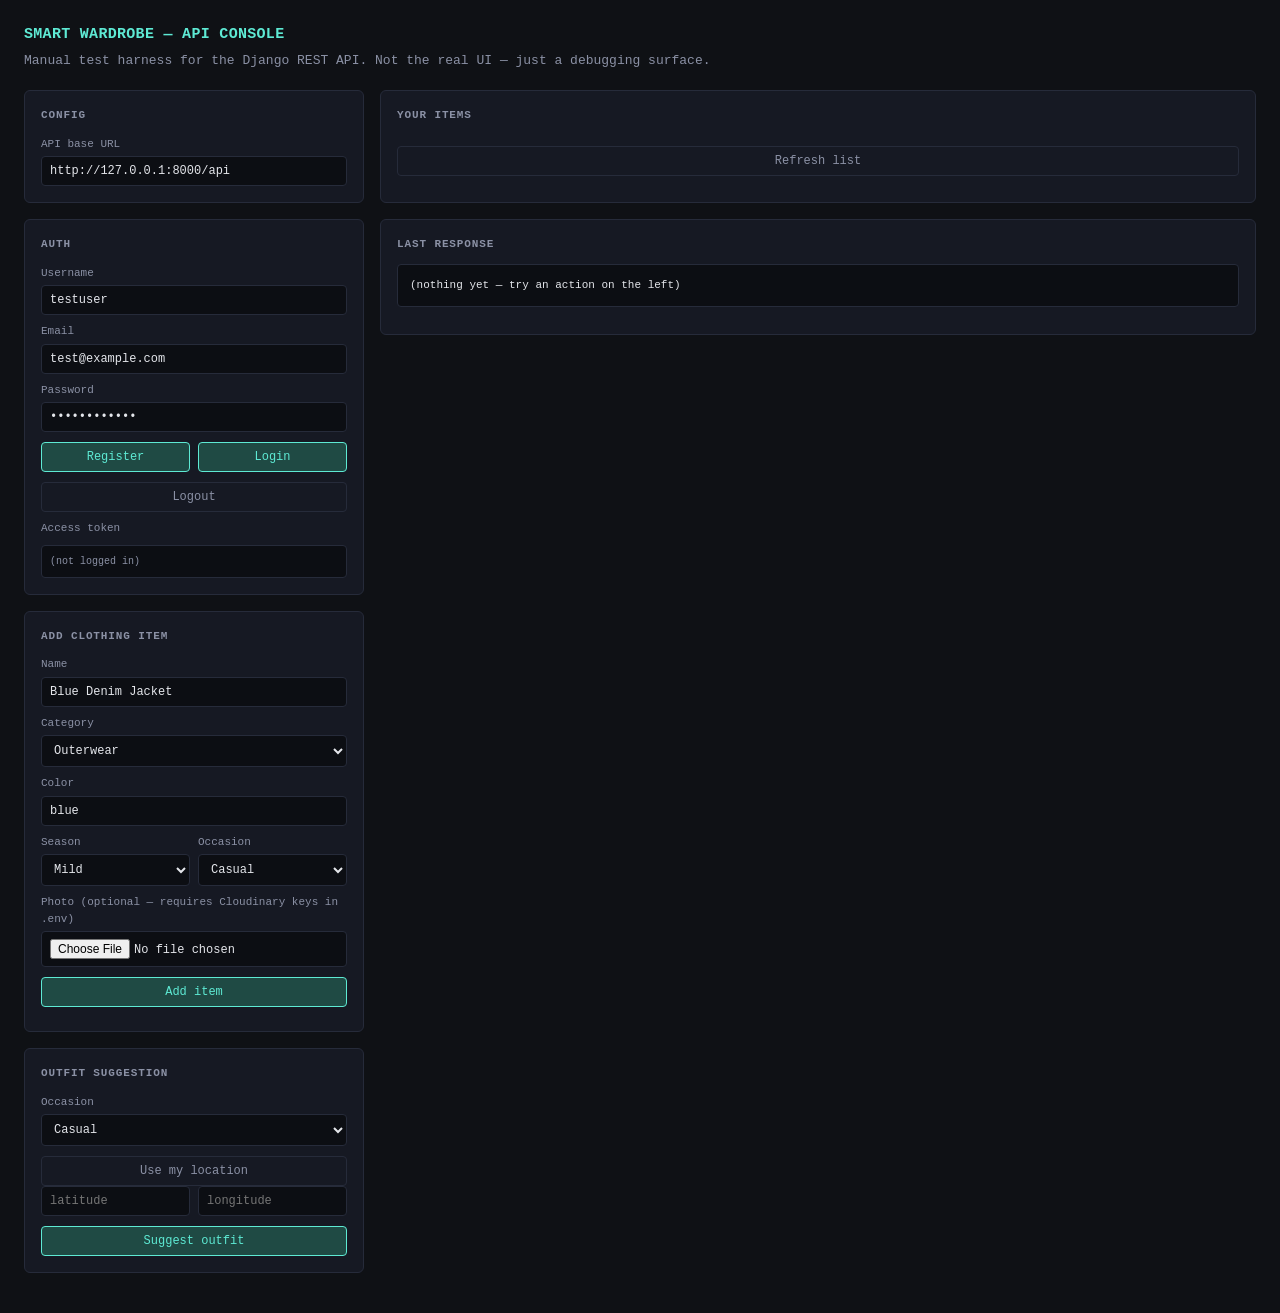
==== frontend/index.html @ 8d5272fb "feat: add API test console to project" ====
<!DOCTYPE html>
<html lang="en">
<head>
<meta charset="UTF-8">
<title>Smart Wardrobe — API Console</title>
<style>
  :root {
    --bg: #0f1115;
    --panel: #161923;
    --border: #262b3a;
    --text: #e4e6eb;
    --muted: #8b91a5;
    --accent: #5eead4;
    --accent-dim: #1f4a44;
    --error: #f87171;
    --ok: #4ade80;
    --mono: "SF Mono", "JetBrains Mono", ui-monospace, Menlo, monospace;
  }
  * { box-sizing: border-box; }
  body {
    background: var(--bg);
    color: var(--text);
    font-family: var(--mono);
    margin: 0;
    padding: 24px;
    font-size: 13px;
    line-height: 1.5;
  }
  h1 {
    font-size: 15px;
    font-weight: 600;
    letter-spacing: 0.02em;
    margin: 0 0 4px 0;
    color: var(--accent);
  }
  .subtitle { color: var(--muted); margin-bottom: 20px; }
  .layout {
    display: grid;
    grid-template-columns: 340px 1fr;
    gap: 16px;
    align-items: start;
  }
  .panel {
    background: var(--panel);
    border: 1px solid var(--border);
    border-radius: 6px;
    padding: 16px;
    margin-bottom: 16px;
  }
  .panel h2 {
    font-size: 11px;
    text-transform: uppercase;
    letter-spacing: 0.08em;
    color: var(--muted);
    margin: 0 0 12px 0;
  }
  label {
    display: block;
    font-size: 11px;
    color: var(--muted);
    margin: 8px 0 4px;
  }
  input, select {
    width: 100%;
    background: #0c0e13;
    border: 1px solid var(--border);
    color: var(--text);
    padding: 7px 8px;
    border-radius: 4px;
    font-family: var(--mono);
    font-size: 12px;
  }
  input:focus, select:focus { outline: 1px solid var(--accent); }
  button {
    background: var(--accent-dim);
    color: var(--accent);
    border: 1px solid var(--accent);
    padding: 7px 12px;
    border-radius: 4px;
    font-family: var(--mono);
    font-size: 12px;
    cursor: pointer;
    margin-top: 10px;
    width: 100%;
  }
  button:hover { background: var(--accent); color: #0c0e13; }
  button.secondary {
    background: transparent;
    color: var(--muted);
    border-color: var(--border);
  }
  button.secondary:hover { background: var(--border); color: var(--text); }
  .status-line {
    font-size: 11px;
    margin-top: 8px;
    word-break: break-all;
  }
  .status-line.ok { color: var(--ok); }
  .status-line.error { color: var(--error); }
  .token-box {
    background: #0c0e13;
    border: 1px solid var(--border);
    border-radius: 4px;
    padding: 8px;
    font-size: 10px;
    color: var(--muted);
    word-break: break-all;
    margin-top: 8px;
    max-height: 60px;
    overflow-y: auto;
  }
  pre {
    background: #0c0e13;
    border: 1px solid var(--border);
    border-radius: 4px;
    padding: 12px;
    font-size: 11px;
    overflow-x: auto;
    white-space: pre-wrap;
    word-break: break-all;
    max-height: 500px;
    overflow-y: auto;
  }
  .items-grid {
    display: grid;
    grid-template-columns: repeat(auto-fill, minmax(140px, 1fr));
    gap: 10px;
    margin-top: 10px;
  }
  .item-card {
    background: #0c0e13;
    border: 1px solid var(--border);
    border-radius: 4px;
    padding: 8px;
    font-size: 11px;
  }
  .item-card .name { color: var(--accent); font-weight: 600; }
  .item-card .meta { color: var(--muted); margin-top: 4px; }
  .item-card button {
    margin-top: 6px;
    padding: 4px;
    font-size: 10px;
    background: transparent;
    border-color: var(--error);
    color: var(--error);
  }
  .item-card button:hover { background: var(--error); color: #0c0e13; }
  .row { display: flex; gap: 8px; }
  .row > * { flex: 1; }
</style>
</head>
<body>

<h1>SMART WARDROBE — API CONSOLE</h1>
<div class="subtitle">Manual test harness for the Django REST API. Not the real UI — just a debugging surface.</div>

<div class="layout">
  <div>
    <div class="panel">
      <h2>Config</h2>
      <label>API base URL</label>
      <input id="apiBase" value="http://127.0.0.1:8000/api" />
    </div>

    <div class="panel">
      <h2>Auth</h2>
      <label>Username</label>
      <input id="authUsername" value="testuser" />
      <label>Email</label>
      <input id="authEmail" value="test@example.com" />
      <label>Password</label>
      <input id="authPassword" type="password" value="TestPass123!" />
      <div class="row">
        <button onclick="register()">Register</button>
        <button onclick="login()">Login</button>
      </div>
      <button class="secondary" onclick="logout()">Logout</button>
      <div id="authStatus" class="status-line"></div>
      <label>Access token</label>
      <div id="tokenBox" class="token-box">(not logged in)</div>
    </div>

    <div class="panel">
      <h2>Add clothing item</h2>
      <label>Name</label>
      <input id="itemName" value="Blue Denim Jacket" />
      <label>Category</label>
      <select id="itemCategory">
        <option value="top">Top</option>
        <option value="bottom">Bottom</option>
        <option value="dress">Dress</option>
        <option value="outerwear" selected>Outerwear</option>
        <option value="shoes">Shoes</option>
        <option value="accessory">Accessory</option>
      </select>
      <label>Color</label>
      <input id="itemColor" value="blue" />
      <div class="row">
        <div>
          <label>Season</label>
          <select id="itemSeason">
            <option value="any">Any</option>
            <option value="hot">Hot</option>
            <option value="mild" selected>Mild</option>
            <option value="cold">Cold</option>
          </select>
        </div>
        <div>
          <label>Occasion</label>
          <select id="itemOccasion">
            <option value="any">Any</option>
            <option value="casual" selected>Casual</option>
            <option value="formal">Formal</option>
            <option value="work">Work</option>
            <option value="sport">Sport</option>
          </select>
        </div>
      </div>
      <label>Photo (optional — requires Cloudinary keys in .env)</label>
      <input id="itemImage" type="file" accept="image/*" />
      <button onclick="createItem()">Add item</button>
      <div id="itemStatus" class="status-line"></div>
    </div>

    <div class="panel">
      <h2>Outfit suggestion</h2>
      <label>Occasion</label>
      <select id="suggestOccasion">
        <option value="any">Any</option>
        <option value="casual" selected>Casual</option>
        <option value="formal">Formal</option>
        <option value="work">Work</option>
        <option value="sport">Sport</option>
      </select>
      <button onclick="useLocation()" class="secondary">Use my location</button>
      <div class="row">
        <input id="suggestLat" placeholder="latitude" />
        <input id="suggestLon" placeholder="longitude" />
      </div>
      <button onclick="suggestOutfit()">Suggest outfit</button>
    </div>
  </div>

  <div>
    <div class="panel">
      <h2>Your items</h2>
      <button class="secondary" onclick="listItems()">Refresh list</button>
      <div id="itemsGrid" class="items-grid"></div>
    </div>

    <div class="panel">
      <h2>Last response</h2>
      <pre id="output">(nothing yet — try an action on the left)</pre>
    </div>
  </div>
</div>

<script>
let accessToken = null;
let refreshToken = null;

function apiBase() { return document.getElementById('apiBase').value.replace(/\/$/, ''); }

function showOutput(data) {
  document.getElementById('output').textContent = JSON.stringify(data, null, 2);
}

function setStatus(elId, message, isError) {
  const el = document.getElementById(elId);
  el.textContent = message;
  el.className = 'status-line ' + (isError ? 'error' : 'ok');
}

async function apiFetch(path, options = {}) {
  const headers = options.headers || {};
  if (accessToken && !options.noAuth) {
    headers['Authorization'] = 'Bearer ' + accessToken;
  }
  const res = await fetch(apiBase() + path, { ...options, headers });
  let data;
  try { data = await res.json(); } catch { data = null; }
  showOutput({ status: res.status, body: data });
  if (!res.ok) throw { status: res.status, data };
  return data;
}

async function register() {
  try {
    const body = JSON.stringify({
      username: document.getElementById('authUsername').value,
      email: document.getElementById('authEmail').value,
      password: document.getElementById('authPassword').value,
    });
    await apiFetch('/auth/register/', {
      method: 'POST',
      headers: { 'Content-Type': 'application/json' },
      body,
      noAuth: true,
    });
    setStatus('authStatus', 'Registered. Now click Login.', false);
  } catch (err) {
    setStatus('authStatus', 'Register failed: ' + JSON.stringify(err.data), true);
  }
}

async function login() {
  try {
    const body = JSON.stringify({
      username: document.getElementById('authUsername').value,
      password: document.getElementById('authPassword').value,
    });
    const data = await apiFetch('/auth/login/', {
      method: 'POST',
      headers: { 'Content-Type': 'application/json' },
      body,
      noAuth: true,
    });
    accessToken = data.access;
    refreshToken = data.refresh;
    document.getElementById('tokenBox').textContent = accessToken;
    setStatus('authStatus', 'Logged in.', false);
  } catch (err) {
    setStatus('authStatus', 'Login failed: ' + JSON.stringify(err.data), true);
  }
}

async function logout() {
  try {
    if (refreshToken) {
      await apiFetch('/auth/logout/', {
        method: 'POST',
        headers: { 'Content-Type': 'application/json' },
        body: JSON.stringify({ refresh: refreshToken }),
      });
    }
  } catch (e) {
    // even if blacklist call fails, clear local state
  }
  accessToken = null;
  refreshToken = null;
  document.getElementById('tokenBox').textContent = '(not logged in)';
  setStatus('authStatus', 'Logged out.', false);
}

async function createItem() {
  if (!accessToken) { setStatus('itemStatus', 'Log in first.', true); return; }
  try {
    const formData = new FormData();
    formData.append('name', document.getElementById('itemName').value);
    formData.append('category', document.getElementById('itemCategory').value);
    formData.append('color', document.getElementById('itemColor').value);
    formData.append('season', document.getElementById('itemSeason').value);
    formData.append('occasion', document.getElementById('itemOccasion').value);
    const fileInput = document.getElementById('itemImage');
    if (fileInput.files[0]) formData.append('image', fileInput.files[0]);

    await apiFetch('/items/', { method: 'POST', body: formData });
    setStatus('itemStatus', 'Item created.', false);
    listItems();
  } catch (err) {
    setStatus('itemStatus', 'Create failed: ' + JSON.stringify(err.data), true);
  }
}

async function listItems() {
  if (!accessToken) { setStatus('itemStatus', 'Log in first.', true); return; }
  try {
    const data = await apiFetch('/items/');
    const items = data.results || data;
    const grid = document.getElementById('itemsGrid');
    grid.innerHTML = '';
    items.forEach(item => {
      const card = document.createElement('div');
      card.className = 'item-card';
      card.innerHTML = `
        <div class="name">${item.name}</div>
        <div class="meta">${item.category} · ${item.color} · ${item.season}/${item.occasion}</div>
        <div class="meta">worn ${item.times_worn}x</div>
        <button onclick="deleteItem(${item.id})">Delete</button>
      `;
      grid.appendChild(card);
    });
  } catch (err) {
    setStatus('itemStatus', 'List failed: ' + JSON.stringify(err.data), true);
  }
}

async function deleteItem(id) {
  try {
    await apiFetch(`/items/${id}/`, { method: 'DELETE' });
    listItems();
  } catch (err) {
    setStatus('itemStatus', 'Delete failed: ' + JSON.stringify(err.data), true);
  }
}

function useLocation() {
  if (!navigator.geolocation) return;
  navigator.geolocation.getCurrentPosition(pos => {
    document.getElementById('suggestLat').value = pos.coords.latitude.toFixed(4);
    document.getElementById('suggestLon').value = pos.coords.longitude.toFixed(4);
  });
}

async function suggestOutfit() {
  if (!accessToken) { setStatus('itemStatus', 'Log in first.', true); return; }
  const occasion = document.getElementById('suggestOccasion').value;
  const lat = document.getElementById('suggestLat').value;
  const lon = document.getElementById('suggestLon').value;
  let path = `/outfits/suggest/?occasion=${occasion}`;
  if (lat && lon) path += `&lat=${lat}&lon=${lon}`;
  try {
    await apiFetch(path);
  } catch (err) {
    // error already shown in output panel
  }
}
</script>

</body>
</html>
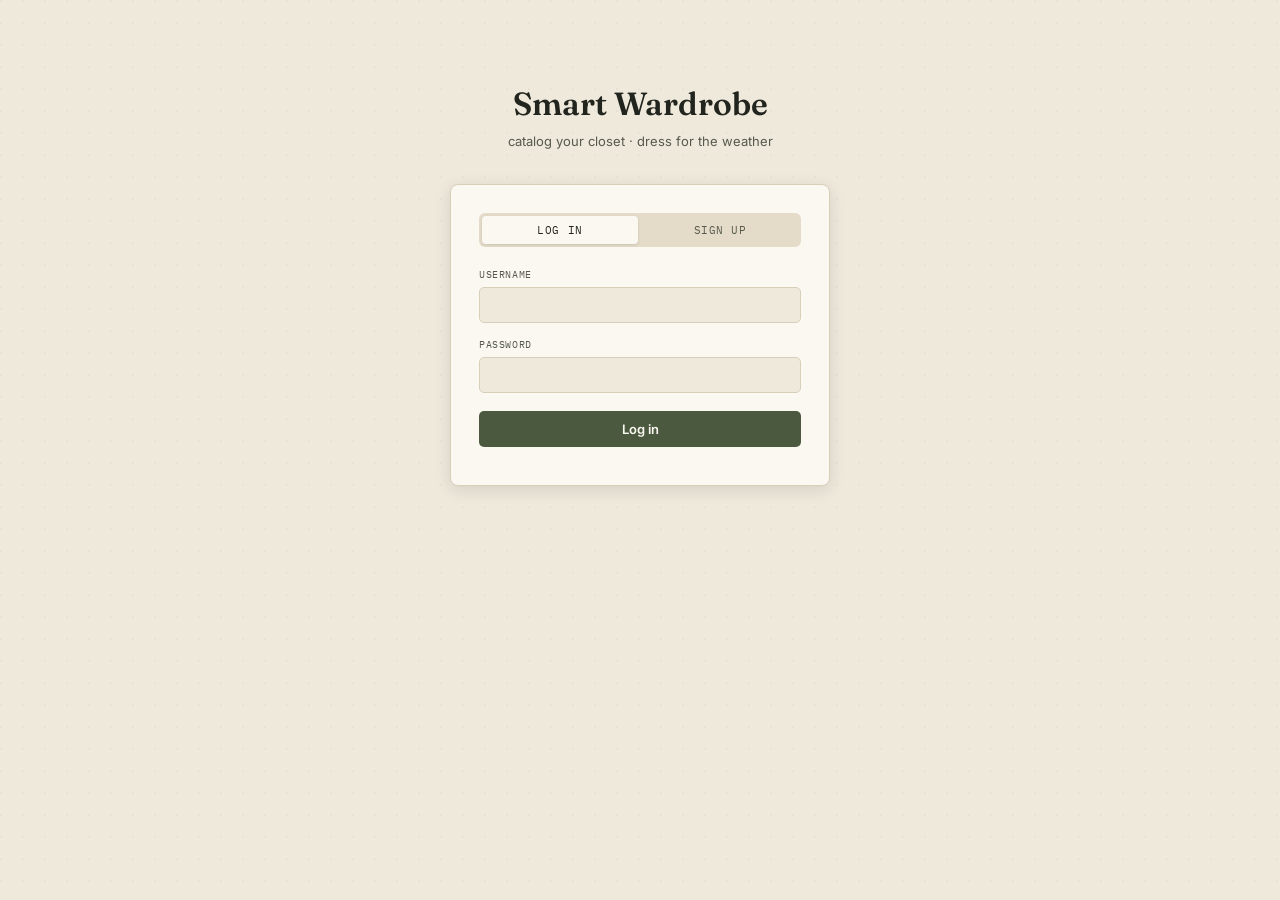
==== commit 28356b1a: "feat: real frontend UI (tag-card design), wear history with photos" ====
--- a/frontend/index.html
+++ b/frontend/index.html
@@ -2,420 +2,163 @@
 <html lang="en">
 <head>
 <meta charset="UTF-8">
-<title>Smart Wardrobe — API Console</title>
-<style>
-  :root {
-    --bg: #0f1115;
-    --panel: #161923;
-    --border: #262b3a;
-    --text: #e4e6eb;
-    --muted: #8b91a5;
-    --accent: #5eead4;
-    --accent-dim: #1f4a44;
-    --error: #f87171;
-    --ok: #4ade80;
-    --mono: "SF Mono", "JetBrains Mono", ui-monospace, Menlo, monospace;
-  }
-  * { box-sizing: border-box; }
-  body {
-    background: var(--bg);
-    color: var(--text);
-    font-family: var(--mono);
-    margin: 0;
-    padding: 24px;
-    font-size: 13px;
-    line-height: 1.5;
-  }
-  h1 {
-    font-size: 15px;
-    font-weight: 600;
-    letter-spacing: 0.02em;
-    margin: 0 0 4px 0;
-    color: var(--accent);
-  }
-  .subtitle { color: var(--muted); margin-bottom: 20px; }
-  .layout {
-    display: grid;
-    grid-template-columns: 340px 1fr;
-    gap: 16px;
-    align-items: start;
-  }
-  .panel {
-    background: var(--panel);
-    border: 1px solid var(--border);
-    border-radius: 6px;
-    padding: 16px;
-    margin-bottom: 16px;
-  }
-  .panel h2 {
-    font-size: 11px;
-    text-transform: uppercase;
-    letter-spacing: 0.08em;
-    color: var(--muted);
-    margin: 0 0 12px 0;
-  }
-  label {
-    display: block;
-    font-size: 11px;
-    color: var(--muted);
-    margin: 8px 0 4px;
-  }
-  input, select {
-    width: 100%;
-    background: #0c0e13;
-    border: 1px solid var(--border);
-    color: var(--text);
-    padding: 7px 8px;
-    border-radius: 4px;
-    font-family: var(--mono);
-    font-size: 12px;
-  }
-  input:focus, select:focus { outline: 1px solid var(--accent); }
-  button {
-    background: var(--accent-dim);
-    color: var(--accent);
-    border: 1px solid var(--accent);
-    padding: 7px 12px;
-    border-radius: 4px;
-    font-family: var(--mono);
-    font-size: 12px;
-    cursor: pointer;
-    margin-top: 10px;
-    width: 100%;
-  }
-  button:hover { background: var(--accent); color: #0c0e13; }
-  button.secondary {
-    background: transparent;
-    color: var(--muted);
-    border-color: var(--border);
-  }
-  button.secondary:hover { background: var(--border); color: var(--text); }
-  .status-line {
-    font-size: 11px;
-    margin-top: 8px;
-    word-break: break-all;
-  }
-  .status-line.ok { color: var(--ok); }
-  .status-line.error { color: var(--error); }
-  .token-box {
-    background: #0c0e13;
-    border: 1px solid var(--border);
-    border-radius: 4px;
-    padding: 8px;
-    font-size: 10px;
-    color: var(--muted);
-    word-break: break-all;
-    margin-top: 8px;
-    max-height: 60px;
-    overflow-y: auto;
-  }
-  pre {
-    background: #0c0e13;
-    border: 1px solid var(--border);
-    border-radius: 4px;
-    padding: 12px;
-    font-size: 11px;
-    overflow-x: auto;
-    white-space: pre-wrap;
-    word-break: break-all;
-    max-height: 500px;
-    overflow-y: auto;
-  }
-  .items-grid {
-    display: grid;
-    grid-template-columns: repeat(auto-fill, minmax(140px, 1fr));
-    gap: 10px;
-    margin-top: 10px;
-  }
-  .item-card {
-    background: #0c0e13;
-    border: 1px solid var(--border);
-    border-radius: 4px;
-    padding: 8px;
-    font-size: 11px;
-  }
-  .item-card .name { color: var(--accent); font-weight: 600; }
-  .item-card .meta { color: var(--muted); margin-top: 4px; }
-  .item-card button {
-    margin-top: 6px;
-    padding: 4px;
-    font-size: 10px;
-    background: transparent;
-    border-color: var(--error);
-    color: var(--error);
-  }
-  .item-card button:hover { background: var(--error); color: #0c0e13; }
-  .row { display: flex; gap: 8px; }
-  .row > * { flex: 1; }
-</style>
+<meta name="viewport" content="width=device-width, initial-scale=1.0">
+<title>Smart Wardrobe</title>
+<link rel="stylesheet" href="css/style.css">
 </head>
 <body>
 
-<h1>SMART WARDROBE — API CONSOLE</h1>
-<div class="subtitle">Manual test harness for the Django REST API. Not the real UI — just a debugging surface.</div>
-
-<div class="layout">
-  <div>
-    <div class="panel">
-      <h2>Config</h2>
-      <label>API base URL</label>
-      <input id="apiBase" value="http://127.0.0.1:8000/api" />
+<div id="authScreen" class="auth-wrap">
+  <h1>Smart Wardrobe</h1>
+  <div class="tagline">catalog your closet · dress for the weather</div>
+  <div class="auth-card">
+    <div class="auth-toggle">
+      <button id="showLoginBtn" class="active" onclick="setAuthMode('login')">Log in</button>
+      <button id="showRegisterBtn" onclick="setAuthMode('register')">Sign up</button>
     </div>
 
-    <div class="panel">
-      <h2>Auth</h2>
+    <div id="loginForm">
       <label>Username</label>
-      <input id="authUsername" value="testuser" />
-      <label>Email</label>
-      <input id="authEmail" value="test@example.com" />
+      <input id="loginUsername" autocomplete="username">
       <label>Password</label>
-      <input id="authPassword" type="password" value="TestPass123!" />
-      <div class="row">
-        <button onclick="register()">Register</button>
-        <button onclick="login()">Login</button>
-      </div>
-      <button class="secondary" onclick="logout()">Logout</button>
-      <div id="authStatus" class="status-line"></div>
-      <label>Access token</label>
-      <div id="tokenBox" class="token-box">(not logged in)</div>
+      <input id="loginPassword" type="password" autocomplete="current-password">
+      <button class="btn btn-primary" onclick="handleLogin()">Log in</button>
     </div>
 
-    <div class="panel">
-      <h2>Add clothing item</h2>
-      <label>Name</label>
-      <input id="itemName" value="Blue Denim Jacket" />
-      <label>Category</label>
-      <select id="itemCategory">
-        <option value="top">Top</option>
-        <option value="bottom">Bottom</option>
-        <option value="dress">Dress</option>
-        <option value="outerwear" selected>Outerwear</option>
-        <option value="shoes">Shoes</option>
-        <option value="accessory">Accessory</option>
-      </select>
-      <label>Color</label>
-      <input id="itemColor" value="blue" />
-      <div class="row">
-        <div>
-          <label>Season</label>
-          <select id="itemSeason">
-            <option value="any">Any</option>
-            <option value="hot">Hot</option>
-            <option value="mild" selected>Mild</option>
-            <option value="cold">Cold</option>
-          </select>
-        </div>
-        <div>
-          <label>Occasion</label>
-          <select id="itemOccasion">
-            <option value="any">Any</option>
-            <option value="casual" selected>Casual</option>
-            <option value="formal">Formal</option>
-            <option value="work">Work</option>
-            <option value="sport">Sport</option>
-          </select>
-        </div>
-      </div>
-      <label>Photo (optional — requires Cloudinary keys in .env)</label>
-      <input id="itemImage" type="file" accept="image/*" />
-      <button onclick="createItem()">Add item</button>
-      <div id="itemStatus" class="status-line"></div>
+    <div id="registerForm" style="display:none;">
+      <label>Username</label>
+      <input id="regUsername" autocomplete="username">
+      <label>Email</label>
+      <input id="regEmail" type="email" autocomplete="email">
+      <label>Password</label>
+      <input id="regPassword" type="password" autocomplete="new-password">
+      <button class="btn btn-primary" onclick="handleRegister()">Create account</button>
     </div>
 
-    <div class="panel">
-      <h2>Outfit suggestion</h2>
-      <label>Occasion</label>
-      <select id="suggestOccasion">
-        <option value="any">Any</option>
-        <option value="casual" selected>Casual</option>
-        <option value="formal">Formal</option>
-        <option value="work">Work</option>
-        <option value="sport">Sport</option>
-      </select>
-      <button onclick="useLocation()" class="secondary">Use my location</button>
-      <div class="row">
-        <input id="suggestLat" placeholder="latitude" />
-        <input id="suggestLon" placeholder="longitude" />
-      </div>
-      <button onclick="suggestOutfit()">Suggest outfit</button>
-    </div>
-  </div>
-
-  <div>
-    <div class="panel">
-      <h2>Your items</h2>
-      <button class="secondary" onclick="listItems()">Refresh list</button>
-      <div id="itemsGrid" class="items-grid"></div>
-    </div>
-
-    <div class="panel">
-      <h2>Last response</h2>
-      <pre id="output">(nothing yet — try an action on the left)</pre>
-    </div>
+    <div id="authError" class="form-error"></div>
   </div>
 </div>
 
-<script>
-let accessToken = null;
-let refreshToken = null;
+<div id="appShell" style="display:none;">
+  <header class="app-header">
+    <div class="wordmark">Smart Wardrobe <span class="stitch"></span></div>
+    <nav class="tabs">
+      <button class="tab-btn active" data-view="today" onclick="switchView('today')">Today</button>
+      <button class="tab-btn" data-view="wardrobe" onclick="switchView('wardrobe')">Wardrobe</button>
+      <button class="tab-btn" data-view="history" onclick="switchView('history')">History</button>
+    </nav>
+    <div class="user-chip">
+      <span id="userLabel"></span>
+      <button onclick="handleLogout()">Log out</button>
+    </div>
+  </header>
 
-function apiBase() { return document.getElementById('apiBase').value.replace(/\/$/, ''); }
+  <main>
 
-function showOutput(data) {
-  document.getElementById('output').textContent = JSON.stringify(data, null, 2);
-}
+    <!-- TODAY VIEW -->
+    <section id="view-today" class="view active">
+      <div class="section-eyebrow">What to wear</div>
+      <h2 class="section-title">Today's outfit</h2>
 
-function setStatus(elId, message, isError) {
-  const el = document.getElementById(elId);
-  el.textContent = message;
-  el.className = 'status-line ' + (isError ? 'error' : 'ok');
-}
+      <div class="weather-strip">
+        <select id="todayOccasion" class="occasion-select" onchange="loadSuggestion()">
+          <option value="any">Any occasion</option>
+          <option value="casual" selected>Casual</option>
+          <option value="formal">Formal</option>
+          <option value="work">Work</option>
+          <option value="sport">Sport</option>
+        </select>
+        <button class="btn btn-ghost" onclick="useLocationAndSuggest()">📍 Use my location</button>
+        <span id="weatherPill" class="weather-pill" style="display:none;"></span>
+      </div>
 
-async function apiFetch(path, options = {}) {
-  const headers = options.headers || {};
-  if (accessToken && !options.noAuth) {
-    headers['Authorization'] = 'Bearer ' + accessToken;
-  }
-  const res = await fetch(apiBase() + path, { ...options, headers });
-  let data;
-  try { data = await res.json(); } catch { data = null; }
-  showOutput({ status: res.status, body: data });
-  if (!res.ok) throw { status: res.status, data };
-  return data;
-}
+      <div id="flatlay" class="flatlay"></div>
 
-async function register() {
-  try {
-    const body = JSON.stringify({
-      username: document.getElementById('authUsername').value,
-      email: document.getElementById('authEmail').value,
-      password: document.getElementById('authPassword').value,
-    });
-    await apiFetch('/auth/register/', {
-      method: 'POST',
-      headers: { 'Content-Type': 'application/json' },
-      body,
-      noAuth: true,
-    });
-    setStatus('authStatus', 'Registered. Now click Login.', false);
-  } catch (err) {
-    setStatus('authStatus', 'Register failed: ' + JSON.stringify(err.data), true);
-  }
-}
+      <div class="mark-worn-bar">
+        <button class="btn btn-primary" style="width:auto;" onclick="markTodayWorn()">Mark this outfit as worn today</button>
+        <span id="markWornStatus" style="font-family:var(--mono); font-size:11px; color:var(--ink-soft);"></span>
+      </div>
+    </section>
 
-async function login() {
-  try {
-    const body = JSON.stringify({
-      username: document.getElementById('authUsername').value,
-      password: document.getElementById('authPassword').value,
-    });
-    const data = await apiFetch('/auth/login/', {
-      method: 'POST',
-      headers: { 'Content-Type': 'application/json' },
-      body,
-      noAuth: true,
-    });
-    accessToken = data.access;
-    refreshToken = data.refresh;
-    document.getElementById('tokenBox').textContent = accessToken;
-    setStatus('authStatus', 'Logged in.', false);
-  } catch (err) {
-    setStatus('authStatus', 'Login failed: ' + JSON.stringify(err.data), true);
-  }
-}
+    <!-- WARDROBE VIEW -->
+    <section id="view-wardrobe" class="view">
+      <div class="section-eyebrow">Your closet</div>
+      <h2 class="section-title">Wardrobe</h2>
 
-async function logout() {
-  try {
-    if (refreshToken) {
-      await apiFetch('/auth/logout/', {
-        method: 'POST',
-        headers: { 'Content-Type': 'application/json' },
-        body: JSON.stringify({ refresh: refreshToken }),
-      });
-    }
-  } catch (e) {
-    // even if blacklist call fails, clear local state
-  }
-  accessToken = null;
-  refreshToken = null;
-  document.getElementById('tokenBox').textContent = '(not logged in)';
-  setStatus('authStatus', 'Logged out.', false);
-}
+      <div class="add-item-card">
+        <div class="section-eyebrow" style="margin-bottom:14px;">Add an item</div>
+        <div class="form-grid">
+          <div class="full">
+            <label>Name</label>
+            <input id="newItemName" placeholder="e.g. Blue denim jacket">
+          </div>
+          <div>
+            <label>Category</label>
+            <select id="newItemCategory">
+              <option value="top">Top</option>
+              <option value="bottom">Bottom</option>
+              <option value="dress">Dress</option>
+              <option value="outerwear">Outerwear</option>
+              <option value="shoes">Shoes</option>
+              <option value="accessory">Accessory</option>
+            </select>
+          </div>
+          <div>
+            <label>Color</label>
+            <input id="newItemColor" placeholder="e.g. blue">
+          </div>
+          <div>
+            <label>Season</label>
+            <select id="newItemSeason">
+              <option value="any">Any</option>
+              <option value="hot">Hot</option>
+              <option value="mild" selected>Mild</option>
+              <option value="cold">Cold</option>
+            </select>
+          </div>
+          <div>
+            <label>Occasion</label>
+            <select id="newItemOccasion">
+              <option value="any">Any</option>
+              <option value="casual" selected>Casual</option>
+              <option value="formal">Formal</option>
+              <option value="work">Work</option>
+              <option value="sport">Sport</option>
+            </select>
+          </div>
+          <div class="full">
+            <label>Photo (optional)</label>
+            <input id="newItemImage" type="file" accept="image/*">
+          </div>
+        </div>
+        <button class="btn btn-primary" style="width:auto; margin-top:16px;" onclick="handleAddItem()">Add to wardrobe</button>
+        <span id="addItemStatus" class="form-error"></span>
+      </div>
 
-async function createItem() {
-  if (!accessToken) { setStatus('itemStatus', 'Log in first.', true); return; }
-  try {
-    const formData = new FormData();
-    formData.append('name', document.getElementById('itemName').value);
-    formData.append('category', document.getElementById('itemCategory').value);
-    formData.append('color', document.getElementById('itemColor').value);
-    formData.append('season', document.getElementById('itemSeason').value);
-    formData.append('occasion', document.getElementById('itemOccasion').value);
-    const fileInput = document.getElementById('itemImage');
-    if (fileInput.files[0]) formData.append('image', fileInput.files[0]);
+      <div class="filter-chips" id="filterChips">
+        <button class="chip active" data-cat="" onclick="setFilter('')">All</button>
+        <button class="chip" data-cat="top" onclick="setFilter('top')">Tops</button>
+        <button class="chip" data-cat="bottom" onclick="setFilter('bottom')">Bottoms</button>
+        <button class="chip" data-cat="dress" onclick="setFilter('dress')">Dresses</button>
+        <button class="chip" data-cat="outerwear" onclick="setFilter('outerwear')">Outerwear</button>
+        <button class="chip" data-cat="shoes" onclick="setFilter('shoes')">Shoes</button>
+        <button class="chip" data-cat="accessory" onclick="setFilter('accessory')">Accessories</button>
+      </div>
 
-    await apiFetch('/items/', { method: 'POST', body: formData });
-    setStatus('itemStatus', 'Item created.', false);
-    listItems();
-  } catch (err) {
-    setStatus('itemStatus', 'Create failed: ' + JSON.stringify(err.data), true);
-  }
-}
+      <div id="wardrobeGrid" class="wardrobe-grid"></div>
+    </section>
 
-async function listItems() {
-  if (!accessToken) { setStatus('itemStatus', 'Log in first.', true); return; }
-  try {
-    const data = await apiFetch('/items/');
-    const items = data.results || data;
-    const grid = document.getElementById('itemsGrid');
-    grid.innerHTML = '';
-    items.forEach(item => {
-      const card = document.createElement('div');
-      card.className = 'item-card';
-      card.innerHTML = `
-        <div class="name">${item.name}</div>
-        <div class="meta">${item.category} · ${item.color} · ${item.season}/${item.occasion}</div>
-        <div class="meta">worn ${item.times_worn}x</div>
-        <button onclick="deleteItem(${item.id})">Delete</button>
-      `;
-      grid.appendChild(card);
-    });
-  } catch (err) {
-    setStatus('itemStatus', 'List failed: ' + JSON.stringify(err.data), true);
-  }
-}
+    <!-- HISTORY VIEW -->
+    <section id="view-history" class="view">
+      <div class="section-eyebrow">The record</div>
+      <h2 class="section-title">Wear history</h2>
+      <div id="historyList" class="history-list"></div>
+    </section>
 
-async function deleteItem(id) {
-  try {
-    await apiFetch(`/items/${id}/`, { method: 'DELETE' });
-    listItems();
-  } catch (err) {
-    setStatus('itemStatus', 'Delete failed: ' + JSON.stringify(err.data), true);
-  }
-}
+  </main>
+</div>
 
-function useLocation() {
-  if (!navigator.geolocation) return;
-  navigator.geolocation.getCurrentPosition(pos => {
-    document.getElementById('suggestLat').value = pos.coords.latitude.toFixed(4);
-    document.getElementById('suggestLon').value = pos.coords.longitude.toFixed(4);
-  });
-}
-
-async function suggestOutfit() {
-  if (!accessToken) { setStatus('itemStatus', 'Log in first.', true); return; }
-  const occasion = document.getElementById('suggestOccasion').value;
-  const lat = document.getElementById('suggestLat').value;
-  const lon = document.getElementById('suggestLon').value;
-  let path = `/outfits/suggest/?occasion=${occasion}`;
-  if (lat && lon) path += `&lat=${lat}&lon=${lon}`;
-  try {
-    await apiFetch(path);
-  } catch (err) {
-    // error already shown in output panel
-  }
-}
-</script>
-
+<script src="js/api.js"></script>
+<script src="js/app.js"></script>
 </body>
 </html>
--- a/frontend/css/style.css
+++ b/frontend/css/style.css
@@ -0,0 +1,462 @@
+@import url('https://fonts.googleapis.com/css2?family=Fraunces:opsz,wght@9..144,400;9..144,500;9..144,600;9..144,700&family=Inter:wght@400;500;600&family=IBM+Plex+Mono:wght@400;500&display=swap');
+
+:root {
+  --canvas: #EFE9DC;
+  --canvas-deep: #E4DCC9;
+  --card: #FBF8F2;
+  --ink: #22241E;
+  --ink-soft: #565A4C;
+  --moss: #4B5A3F;
+  --moss-deep: #384630;
+  --brass: #B08D57;
+  --thread: #8B3A2B;
+  --line: #D8CFB8;
+  --shadow: rgba(34, 36, 30, 0.12);
+
+  --serif: 'Fraunces', Georgia, serif;
+  --sans: 'Inter', -apple-system, BlinkMacSystemFont, sans-serif;
+  --mono: 'IBM Plex Mono', ui-monospace, monospace;
+}
+
+* { box-sizing: border-box; }
+
+body {
+  margin: 0;
+  background: var(--canvas);
+  color: var(--ink);
+  font-family: var(--sans);
+  font-size: 15px;
+  line-height: 1.5;
+  background-image:
+    radial-gradient(circle at 1px 1px, rgba(34,36,30,0.035) 1px, transparent 0);
+  background-size: 22px 22px;
+}
+
+/* ---------- Header ---------- */
+.app-header {
+  display: flex;
+  align-items: baseline;
+  justify-content: space-between;
+  padding: 28px 40px 20px;
+  border-bottom: 1px solid var(--line);
+}
+
+.wordmark {
+  font-family: var(--serif);
+  font-weight: 600;
+  font-size: 24px;
+  letter-spacing: 0.01em;
+  color: var(--ink);
+  display: flex;
+  align-items: baseline;
+  gap: 10px;
+}
+
+.wordmark .stitch {
+  display: inline-block;
+  width: 46px;
+  height: 1px;
+  background-image: repeating-linear-gradient(to right, var(--thread) 0, var(--thread) 5px, transparent 5px, transparent 9px);
+  transform: translateY(-6px);
+}
+
+nav.tabs {
+  display: flex;
+  gap: 4px;
+}
+
+nav.tabs button {
+  font-family: var(--mono);
+  font-size: 11px;
+  letter-spacing: 0.06em;
+  text-transform: uppercase;
+  background: none;
+  border: none;
+  color: var(--ink-soft);
+  padding: 8px 14px;
+  cursor: pointer;
+  border-radius: 4px;
+  transition: all 0.15s ease;
+}
+
+nav.tabs button:hover { background: var(--canvas-deep); }
+nav.tabs button.active {
+  background: var(--moss);
+  color: var(--card);
+}
+
+.user-chip {
+  font-family: var(--mono);
+  font-size: 11px;
+  color: var(--ink-soft);
+  display: flex;
+  align-items: center;
+  gap: 10px;
+}
+
+.user-chip button {
+  background: none;
+  border: 1px solid var(--line);
+  color: var(--ink-soft);
+  font-family: var(--mono);
+  font-size: 10px;
+  padding: 4px 8px;
+  border-radius: 3px;
+  cursor: pointer;
+}
+.user-chip button:hover { border-color: var(--thread); color: var(--thread); }
+
+main {
+  max-width: 1080px;
+  margin: 0 auto;
+  padding: 36px 40px 80px;
+}
+
+.view { display: none; }
+.view.active { display: block; }
+
+/* ---------- Auth screen ---------- */
+.auth-wrap {
+  max-width: 380px;
+  margin: 80px auto;
+  text-align: center;
+}
+.auth-wrap h1 {
+  font-family: var(--serif);
+  font-size: 32px;
+  font-weight: 600;
+  margin-bottom: 4px;
+}
+.auth-wrap .tagline {
+  color: var(--ink-soft);
+  font-size: 13px;
+  margin-bottom: 32px;
+}
+.auth-card {
+  background: var(--card);
+  border: 1px solid var(--line);
+  border-radius: 8px;
+  padding: 28px;
+  text-align: left;
+  box-shadow: 0 4px 16px var(--shadow);
+}
+.auth-toggle {
+  display: flex;
+  gap: 4px;
+  margin-bottom: 20px;
+  background: var(--canvas-deep);
+  border-radius: 6px;
+  padding: 3px;
+}
+.auth-toggle button {
+  flex: 1;
+  background: none;
+  border: none;
+  padding: 7px;
+  font-family: var(--mono);
+  font-size: 11px;
+  text-transform: uppercase;
+  letter-spacing: 0.05em;
+  border-radius: 4px;
+  cursor: pointer;
+  color: var(--ink-soft);
+}
+.auth-toggle button.active { background: var(--card); color: var(--ink); box-shadow: 0 1px 3px var(--shadow); }
+
+label {
+  display: block;
+  font-family: var(--mono);
+  font-size: 10px;
+  text-transform: uppercase;
+  letter-spacing: 0.06em;
+  color: var(--ink-soft);
+  margin: 14px 0 5px;
+}
+input, select {
+  width: 100%;
+  background: var(--canvas);
+  border: 1px solid var(--line);
+  border-radius: 5px;
+  padding: 9px 10px;
+  font-family: var(--sans);
+  font-size: 13px;
+  color: var(--ink);
+}
+input:focus, select:focus { outline: 2px solid var(--moss); outline-offset: 1px; }
+
+.btn {
+  font-family: var(--sans);
+  font-weight: 600;
+  font-size: 13px;
+  border: none;
+  border-radius: 5px;
+  padding: 10px 16px;
+  cursor: pointer;
+  transition: transform 0.1s ease, box-shadow 0.15s ease;
+}
+.btn:active { transform: scale(0.98); }
+.btn-primary { background: var(--moss); color: var(--card); width: 100%; margin-top: 18px; }
+.btn-primary:hover { background: var(--moss-deep); }
+.btn-ghost { background: transparent; border: 1px solid var(--line); color: var(--ink-soft); }
+.btn-ghost:hover { border-color: var(--ink-soft); color: var(--ink); }
+
+.form-error {
+  color: var(--thread);
+  font-size: 12px;
+  margin-top: 10px;
+}
+
+/* ---------- Today view ---------- */
+.section-eyebrow {
+  font-family: var(--mono);
+  font-size: 11px;
+  text-transform: uppercase;
+  letter-spacing: 0.08em;
+  color: var(--brass);
+  margin-bottom: 6px;
+}
+.section-title {
+  font-family: var(--serif);
+  font-size: 28px;
+  font-weight: 600;
+  margin: 0 0 24px;
+}
+
+.weather-strip {
+  display: flex;
+  align-items: center;
+  gap: 16px;
+  margin-bottom: 28px;
+  flex-wrap: wrap;
+}
+.weather-pill {
+  font-family: var(--mono);
+  font-size: 12px;
+  background: var(--card);
+  border: 1px solid var(--line);
+  border-radius: 20px;
+  padding: 6px 14px;
+  color: var(--ink-soft);
+}
+.occasion-select { max-width: 160px; }
+
+/* Flat-lay layout for the suggested outfit */
+.flatlay {
+  position: relative;
+  display: flex;
+  flex-wrap: wrap;
+  gap: 28px;
+  padding: 36px 0;
+}
+.flatlay::before {
+  content: '';
+  position: absolute;
+  inset: 0;
+  border-radius: 12px;
+}
+
+/* ---------- Tag card (signature element) ---------- */
+.tag-card {
+  position: relative;
+  background: var(--card);
+  border: 1px solid var(--line);
+  border-radius: 10px;
+  padding: 16px 14px 14px;
+  width: 168px;
+  box-shadow: 0 3px 10px var(--shadow);
+  transition: transform 0.15s ease, box-shadow 0.15s ease;
+}
+.tag-card:hover { transform: translateY(-3px); box-shadow: 0 8px 20px var(--shadow); }
+
+.tag-card::before {
+  /* punched hole */
+  content: '';
+  position: absolute;
+  top: -7px;
+  left: 50%;
+  transform: translateX(-50%);
+  width: 14px;
+  height: 14px;
+  background: var(--canvas);
+  border: 1px solid var(--line);
+  border-radius: 50%;
+  box-shadow: inset 0 1px 2px var(--shadow);
+}
+.tag-card::after {
+  /* string loop */
+  content: '';
+  position: absolute;
+  top: -20px;
+  left: 50%;
+  transform: translateX(-50%);
+  width: 20px;
+  height: 16px;
+  border: 2px solid var(--brass);
+  border-bottom: none;
+  border-radius: 50% 50% 0 0 / 100% 100% 0 0;
+}
+
+.tag-card .thumb {
+  width: 100%;
+  aspect-ratio: 1;
+  border-radius: 6px;
+  background: var(--canvas-deep);
+  background-size: cover;
+  background-position: center;
+  margin-bottom: 10px;
+  display: flex;
+  align-items: center;
+  justify-content: center;
+  color: var(--ink-soft);
+  font-size: 22px;
+}
+.tag-card .item-name {
+  font-family: var(--serif);
+  font-weight: 600;
+  font-size: 14px;
+  line-height: 1.3;
+  margin-bottom: 4px;
+}
+.tag-card .item-meta {
+  font-family: var(--mono);
+  font-size: 10px;
+  color: var(--ink-soft);
+  text-transform: uppercase;
+  letter-spacing: 0.03em;
+}
+.tag-card .worn-count {
+  font-family: var(--mono);
+  font-size: 9px;
+  color: var(--brass);
+  margin-top: 8px;
+}
+.tag-card.empty {
+  display: flex;
+  align-items: center;
+  justify-content: center;
+  color: var(--ink-soft);
+  font-family: var(--mono);
+  font-size: 10px;
+  text-align: center;
+  min-height: 168px;
+  border-style: dashed;
+}
+.tag-card .delete-x {
+  position: absolute;
+  top: 6px;
+  right: 8px;
+  background: none;
+  border: none;
+  color: var(--ink-soft);
+  cursor: pointer;
+  font-size: 13px;
+  opacity: 0;
+  transition: opacity 0.15s ease;
+}
+.tag-card:hover .delete-x { opacity: 1; }
+.tag-card .delete-x:hover { color: var(--thread); }
+
+.mark-worn-bar {
+  margin-top: 8px;
+  display: flex;
+  gap: 12px;
+  align-items: center;
+}
+
+/* ---------- Wardrobe grid ---------- */
+.filter-chips {
+  display: flex;
+  gap: 8px;
+  margin-bottom: 24px;
+  flex-wrap: wrap;
+}
+.chip {
+  font-family: var(--mono);
+  font-size: 11px;
+  text-transform: uppercase;
+  letter-spacing: 0.04em;
+  background: var(--card);
+  border: 1px solid var(--line);
+  border-radius: 16px;
+  padding: 6px 13px;
+  cursor: pointer;
+  color: var(--ink-soft);
+}
+.chip.active { background: var(--moss); border-color: var(--moss); color: var(--card); }
+
+.wardrobe-grid {
+  display: grid;
+  grid-template-columns: repeat(auto-fill, minmax(168px, 1fr));
+  gap: 30px 24px;
+  padding-top: 14px;
+}
+
+/* ---------- Add item panel ---------- */
+.add-item-card {
+  background: var(--card);
+  border: 1px solid var(--line);
+  border-radius: 8px;
+  padding: 22px;
+  margin-bottom: 32px;
+}
+.form-grid {
+  display: grid;
+  grid-template-columns: 1fr 1fr;
+  gap: 0 16px;
+}
+.form-grid .full { grid-column: 1 / -1; }
+
+/* ---------- History ---------- */
+.history-list { display: flex; flex-direction: column; gap: 12px; }
+.history-row {
+  background: var(--card);
+  border: 1px solid var(--line);
+  border-left: 3px solid var(--brass);
+  border-radius: 4px;
+  padding: 12px 16px;
+  display: flex;
+  align-items: center;
+  gap: 16px;
+}
+.history-thumbs {
+  display: flex;
+  gap: 6px;
+  flex-shrink: 0;
+}
+.history-thumb {
+  width: 40px;
+  height: 40px;
+  border-radius: 5px;
+  background-color: var(--canvas-deep);
+  background-size: cover;
+  background-position: center;
+  display: flex;
+  align-items: center;
+  justify-content: center;
+  font-size: 16px;
+  border: 1px solid var(--line);
+}
+.history-info { flex: 1; min-width: 0; }
+.history-date { font-family: var(--mono); font-size: 12px; color: var(--ink-soft); }
+.history-items { font-size: 13px; margin-top: 2px; }
+.history-occasion {
+  font-family: var(--mono);
+  font-size: 10px;
+  text-transform: uppercase;
+  color: var(--brass);
+  flex-shrink: 0;
+}
+
+.empty-state {
+  text-align: center;
+  padding: 60px 20px;
+  color: var(--ink-soft);
+  font-family: var(--mono);
+  font-size: 12px;
+}
+
+@media (max-width: 640px) {
+  .app-header { flex-direction: column; align-items: flex-start; gap: 14px; padding: 20px; }
+  main { padding: 24px 20px 60px; }
+  .form-grid { grid-template-columns: 1fr; }
+}
